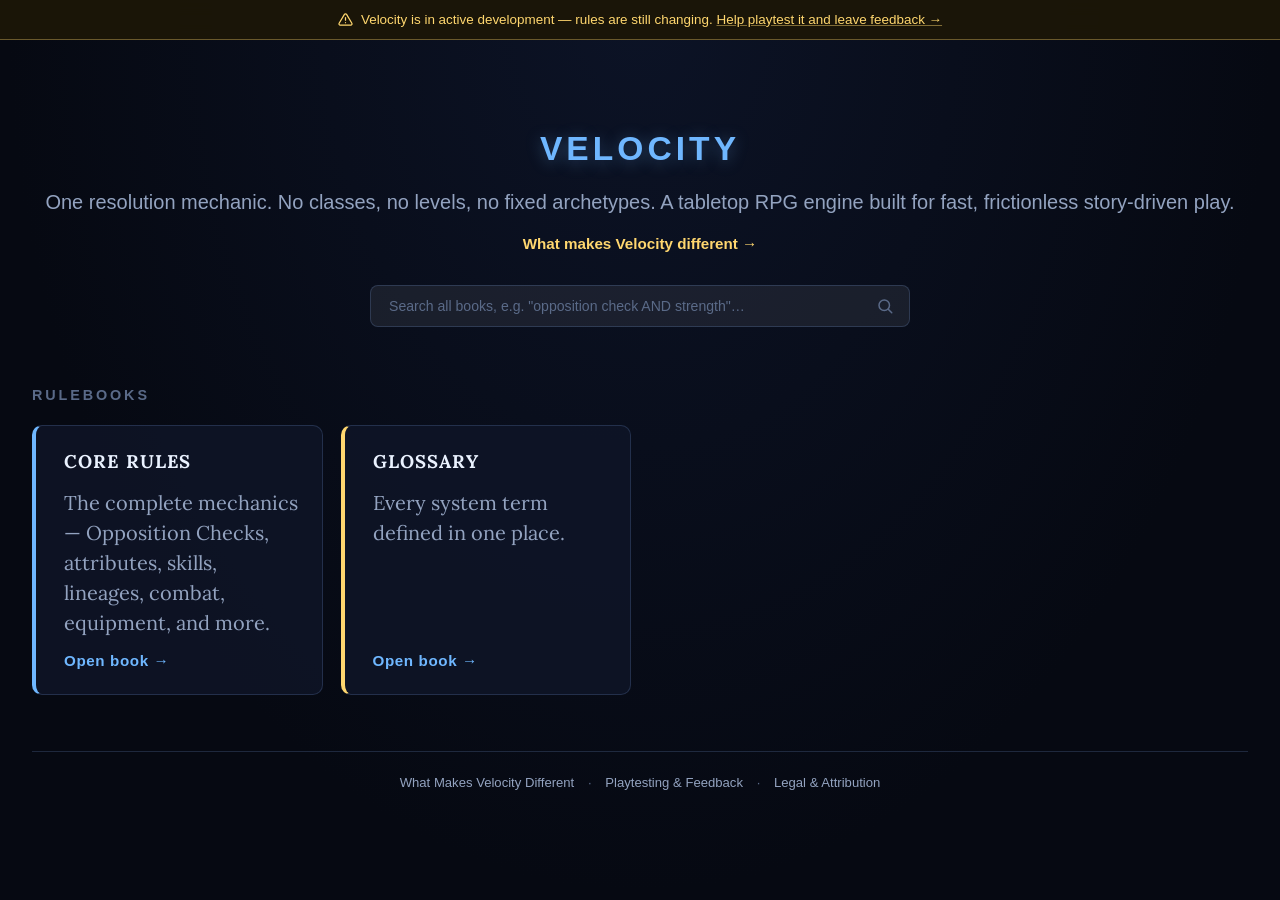
==== Website/index.html @ b0ec1768 "Initial commit — Core Rules, Starter Kit, and build infrastructure" ====
<!DOCTYPE html>
<html lang="en">
<head>
  <meta charset="UTF-8">
  <meta name="viewport" content="width=device-width, initial-scale=1.0">
  <title>Velocity TTRPG</title>
  <link rel="icon" type="image/svg+xml" href="favicon.svg">
  <link rel="icon" type="image/png" href="favicon-32.png">
  <link rel="apple-touch-icon" href="apple-touch-icon.png">
  <link rel="stylesheet" href="style.css">
  <style>
    /* Landing-only overrides */
    body { padding-top: var(--dev-banner-h); }

    /* Hide the topbar on landing — hero serves as the header */
    #topbar { display: none; }

    /* Landing search results drop below the search bar */
    #landing-results {
      max-width: 900px;
      margin: 10px auto 0;
    }
    #landing-results:empty { display: none; }
  </style>
</head>
<body>

<div id="dev-banner">
  <svg class="dev-banner-icon" viewBox="0 0 24 24" fill="none" stroke="currentColor" stroke-width="2" stroke-linecap="round" stroke-linejoin="round">
    <path d="M10.29 3.86 1.82 18a2 2 0 0 0 1.71 3h16.94a2 2 0 0 0 1.71-3L13.71 3.86a2 2 0 0 0-3.42 0Z"></path>
    <line x1="12" y1="9" x2="12" y2="13"></line>
    <line x1="12" y1="17" x2="12.01" y2="17"></line>
  </svg>
  <span>Velocity is in active development — rules are still changing. <a href="playtesting.html">Help playtest it and leave feedback &rarr;</a></span>
</div>

<div id="landing">

  <!-- ── Hero ─────────────────────────────────────────────────────────────── -->
  <section class="hero">
    <h1>Velocity</h1>
    <p>One resolution mechanic. No classes, no levels, no fixed archetypes. A tabletop RPG engine built for fast, frictionless story-driven play.</p>
    <p class="hero-link"><a href="about.html">What makes Velocity different &rarr;</a></p>

    <div class="hero-search">
      <input type="search" id="search-input"
        placeholder='Search all books, e.g. "opposition check AND strength"…'
        autocomplete="off">
      <svg class="search-icon" viewBox="0 0 24 24" fill="none" stroke="currentColor" stroke-width="2" stroke-linecap="round" stroke-linejoin="round">
        <circle cx="11" cy="11" r="7"></circle>
        <line x1="21" y1="21" x2="16.65" y2="16.65"></line>
      </svg>
    </div>
    <div id="landing-results" hidden></div>
  </section>

  <!-- ── Rulebooks ────────────────────────────────────────────────────────── -->
  <p class="section-label">Rulebooks</p>
  <div class="book-grid">

    <a class="book-card" href="reader/core-rules/introduction.html"
      style="border-left-color: #6fb7ff">
      <span class="book-title">Core Rules</span>
      <span class="book-desc">The complete mechanics — Opposition Checks, attributes, skills, lineages, combat, equipment, and more.</span>
      <span class="book-open">Open book →</span>
    </a>

    <a class="book-card" href="reader/glossary/glossary.html"
      style="border-left-color: #ffd76f">
      <span class="book-title">Glossary</span>
      <span class="book-desc">Every system term defined in one place.</span>
      <span class="book-open">Open book →</span>
    </a>

  </div>

  <footer class="site-footer">
    <a href="about.html">What Makes Velocity Different</a>
    <span class="footer-sep">·</span>
    <a href="playtesting.html">Playtesting &amp; Feedback</a>
    <span class="footer-sep">·</span>
    <a href="legal.html">Legal &amp; Attribution</a>
  </footer>

</div><!-- /#landing -->

<script src="search-index.js"></script>
<script src="search.js"></script>
<script>
  VelocitySearch.init(
    document.getElementById('search-input'),
    document.getElementById('landing-results'),
    { indexUrl: 'search-index.json' }
  );
</script>
</body>
</html>
---- Website/style.css ----
/* ─── Fonts ───────────────────────────────────────────────────────────────── */

@import url('https://fonts.googleapis.com/css2?family=Lora:ital,wght@0,400;0,600;0,700;1,400&display=swap');

/* ─── Design Tokens ───────────────────────────────────────────────────────── */

:root {
  --font-content: 'Lora', Georgia, "Palatino Linotype", serif;
  --font-ui:      "Segoe UI", Trebuchet MS, sans-serif;

  --bg-deep:        #060912;
  --bg-mid:         #0c1326;
  --bg-card:        rgba(16, 22, 40, 0.80);
  --bg-card-hover:  rgba(22, 30, 55, 0.90);
  --border-dim:     rgba(140, 180, 255, 0.18);
  --border-mid:     rgba(140, 180, 255, 0.30);

  --accent:         #6fb7ff;
  --accent-gold:    #ffd76f;
  --accent-purple:  #c47fff;
  --accent-green:   #6fdf9f;
  --accent-red:     #ff7f7f;

  --text-main:      #eaf2ff;
  --text-dim:       #93a3c0;
  --text-faint:     #5a6a88;

  --topbar-h:     52px;
  --dev-banner-h: 40px;
  --sidebar-w:    340px;
  --reader-max:   720px;
}

/* ─── Reset ───────────────────────────────────────────────────────────────── */

*, *::before, *::after { box-sizing: border-box; margin: 0; padding: 0; }

html {
  min-height: 100%;
}

body {
  min-height: 100%;
  background: radial-gradient(ellipse at 50% 0%, var(--bg-mid) 0%, var(--bg-deep) 70%);
  color: var(--text-main);
  font-family: var(--font-ui);
  font-size: 16px;
  line-height: 1.7;
}

/* Serif for all readable content */
#reader-content,
.book-desc,
.book-title {
  font-family: var(--font-content);
}

#reader-content {
  font-size: 1.25rem;
  line-height: 1.8;
}

a { color: var(--accent); text-decoration: none; }
a:hover { text-decoration: underline; }

/* ─── Dev Banner ──────────────────────────────────────────────────────────── */

#dev-banner {
  position: fixed;
  top: 0; left: 0; right: 0;
  height: var(--dev-banner-h);
  z-index: 110;
  display: flex;
  align-items: center;
  justify-content: center;
  gap: 8px;
  padding: 0 16px;
  background: rgba(28, 22, 8, 0.96);
  border-bottom: 1px solid rgba(255, 215, 111, 0.35);
  backdrop-filter: blur(8px);
  color: var(--accent-gold);
  font-family: var(--font-ui);
  font-size: 0.84rem;
  text-align: center;
  line-height: 1.3;
}

#dev-banner .dev-banner-icon {
  flex-shrink: 0;
  width: 15px;
  height: 15px;
}

#dev-banner a {
  color: var(--accent-gold);
  text-decoration: underline;
  text-decoration-color: rgba(255, 215, 111, 0.45);
}
#dev-banner a:hover { text-decoration-color: var(--accent-gold); }

/* ─── Topbar ──────────────────────────────────────────────────────────────── */

#topbar {
  position: fixed;
  top: var(--dev-banner-h); left: 0; right: 0;
  height: var(--topbar-h);
  z-index: 100;
  display: flex;
  align-items: center;
  gap: 16px;
  padding: 0 20px;
  background: rgba(6, 9, 18, 0.92);
  border-bottom: 1px solid var(--border-dim);
  backdrop-filter: blur(8px);
}

.topbar-logo {
  font-size: 1.25rem;
  font-weight: 700;
  letter-spacing: 0.18em;
  text-transform: uppercase;
  color: var(--accent);
  text-shadow: 0 0 12px rgba(111, 183, 255, 0.5);
  white-space: nowrap;
  text-decoration: none;
}

.topbar-search {
  flex: 1;
  max-width: 480px;
  position: relative;
}

.topbar-search input[type="search"],
.hero-search input[type="search"] {
  width: 100%;
  padding: 7px 38px 7px 14px;
  background: rgba(255, 255, 255, 0.05);
  border: 1px solid var(--border-dim);
  border-radius: 6px;
  color: var(--text-main);
  font-size: 0.88rem;
  font-family: var(--font-ui);
  outline: none;
  transition: border-color 0.15s;
}

.topbar-search input::placeholder,
.hero-search input::placeholder { color: var(--text-faint); }

.topbar-search input:focus,
.hero-search input:focus {
  border-color: var(--accent);
}

.hero-search input[type="search"] {
  background: rgba(255, 255, 255, 0.07);
  padding: 12px 46px 12px 18px;
  font-size: 0.88rem;
  border-radius: 8px;
}

.search-icon {
  position: absolute;
  right: 14px;
  top: 50%;
  transform: translateY(-50%);
  width: 16px;
  height: 16px;
  color: var(--text-faint);
  pointer-events: none;
}

.hero-search .search-icon {
  right: 16px;
  width: 18px;
  height: 18px;
}

.topbar-back {
  font-size: 0.82rem;
  color: var(--text-dim);
  white-space: nowrap;
  text-decoration: none;
}
.topbar-back:hover { color: var(--text-main); text-decoration: none; }

/* ─── Sidebar ─────────────────────────────────────────────────────────────── */

#sidebar {
  position: fixed;
  top: calc(var(--dev-banner-h) + var(--topbar-h));
  left: 0;
  bottom: 0;
  width: var(--sidebar-w);
  overflow-y: auto;
  background: rgba(8, 12, 24, 0.88);
  border-right: 1px solid var(--border-dim);
  padding: 16px 0 40px;
  z-index: 50;
}

.sidebar-book-title {
  padding: 8px 16px 14px 18px;
  font-size: 0.9rem;
  font-weight: 700;
  letter-spacing: 0.15em;
  text-transform: uppercase;
  color: var(--accent);
  border-left: 3px solid var(--accent);
  margin-bottom: 6px;
}

#sidebar nav a {
  display: block;
  padding: 6px 16px 6px 18px;
  font-size: 1.25rem;
  color: var(--text-dim);
  border-left: 3px solid transparent;
  transition: color 0.12s, background 0.12s, border-color 0.12s;
  text-decoration: none;
  line-height: 1.4;
}

#sidebar nav a:hover {
  color: var(--text-main);
  background: rgba(111, 183, 255, 0.08);
  border-left-color: rgba(111, 183, 255, 0.35);
}

#sidebar nav a.active {
  color: var(--accent);
  background: rgba(111, 183, 255, 0.12);
  border-left-color: var(--accent);
}

.nav-group { margin-top: 12px; }

.nav-group-label {
  display: block;
  padding: 4px 16px 2px;
  font-size: 0.9rem;
  font-weight: 700;
  letter-spacing: 0.14em;
  text-transform: uppercase;
  color: rgba(111, 183, 255, 0.40);
}

/* ─── Nav Accordion (collapsible skill groups) ───────────────────────────── */

details.nav-accordion {
  border: none;
  margin: 0;
}

details.nav-accordion > summary {
  display: block;
  list-style: none;
  padding: 5px 16px 5px 18px;
  font-size: 0.9rem;
  font-weight: 700;
  letter-spacing: 0.12em;
  text-transform: uppercase;
  color: rgba(111, 183, 255, 0.40);
  cursor: pointer;
  user-select: none;
  position: relative;
  transition: color 0.12s;
  margin-top: 6px;
}

details.nav-accordion > summary::-webkit-details-marker { display: none; }

details.nav-accordion > summary::after {
  content: '›';
  position: absolute;
  right: 14px;
  top: 50%;
  transform: translateY(-50%) rotate(0deg);
  transition: transform 0.18s;
  font-size: 0.9rem;
  opacity: 0.5;
}

details.nav-accordion[open] > summary::after {
  transform: translateY(-50%) rotate(90deg);
}

details.nav-accordion > summary:hover {
  color: rgba(111, 183, 255, 0.70);
}

/* Nested accordions get slight left indent and smaller label */
details.nav-accordion details.nav-accordion > summary {
  padding-left: 28px;
  font-size: 0.85rem;
  letter-spacing: 0.10em;
  margin-top: 2px;
}

details.nav-accordion details.nav-accordion > summary::after {
  right: 14px;
}

/* Links inside accordions get progressive left indent */
details.nav-accordion > a {
  padding-left: 28px !important;
}

details.nav-accordion details.nav-accordion > a {
  padding-left: 38px !important;
}

details.nav-accordion details.nav-accordion details.nav-accordion > a {
  padding-left: 48px !important;
}

/* ─── Reader Layout ───────────────────────────────────────────────────────── */

#app {
  display: flex;
  flex-direction: column;
  min-height: 100vh;
}

#reader-content {
  margin-top: calc(var(--dev-banner-h) + var(--topbar-h));
  margin-left: var(--sidebar-w);
  padding: 48px 64px 80px;
  max-width: calc(var(--sidebar-w) + var(--reader-max) + 128px);
  width: 100%;
}

.chapter-title {
  font-size: 2.1rem;
  font-weight: 700;
  letter-spacing: 0.05em;
  color: var(--accent);
  margin-bottom: 32px;
  padding-bottom: 12px;
  border-bottom: 1px solid var(--accent);
}

/* ─── Reader Typography ───────────────────────────────────────────────────── */

#reader-content h2, #reader-content h3,
#reader-content h4, #reader-content h5, #reader-content h6 {
  color: var(--text-main);
  font-weight: 700;
  line-height: 1.3;
  margin-top: 2.2em;
  margin-bottom: 0.6em;
}

#reader-content h1 {
  font-weight: 700;
  line-height: 1.3;
  color: var(--accent);
  border-bottom: 1px solid var(--accent);
  padding-bottom: 12px;
}

#reader-content h2 { font-size: 1.5625rem; letter-spacing: 0.04em; color: var(--accent); }
#reader-content h3 { font-size: 1.325rem; color: var(--accent-gold); }
#reader-content h4 { font-size: 1.15rem; color: var(--text-dim); text-transform: uppercase; letter-spacing: 0.08em; }

#reader-content p  { margin-bottom: 0.2em; color: var(--text-main); }

/* Static utility pages (about/playtesting/legal) put <p> directly inside
   #reader-content instead of wrapping each one in a .para-block like the
   generated book pages do. The 0.2em rule above is sized for that wrapper's
   own 1em margin to dominate, so it reads as "no space" without it — give
   plain, unwrapped paragraphs real spacing instead. */
#reader-content > p { margin-bottom: 1em; }
#reader-content strong { color: var(--text-main); }
#reader-content p > strong:first-child { color: var(--accent-gold); }
#reader-content code  {
  font-family: "Consolas", monospace;
  font-size: 0.88em;
  background: rgba(111, 183, 255, 0.10);
  padding: 1px 5px;
  border-radius: 3px;
}

#reader-content ul, #reader-content ol {
  padding-left: 1.6em;
  margin-bottom: 0;
}
#reader-content li { margin-bottom: 0.3em; }
#reader-content li > ul, #reader-content li > ol { margin-top: 0.3em; }

#reader-content table {
  width: 100%;
  border-collapse: collapse;
  font-size: 0.9rem;
  margin: 0;
}
#reader-content th, #reader-content td {
  padding: 8px 12px;
  border: 1px solid var(--border-dim);
  text-align: left;
  vertical-align: top;
}
#reader-content th {
  background: rgba(140, 180, 255, 0.08);
  color: var(--accent);
  font-weight: 700;
  font-size: 0.82rem;
  letter-spacing: 0.06em;
  text-transform: uppercase;
}
#reader-content td { color: var(--text-dim); }

#reader-content pre {
  background: rgba(0, 0, 0, 0.30);
  border: 1px solid var(--border-dim);
  border-radius: 6px;
  padding: 14px 18px;
  overflow-x: auto;
  font-size: 0.85rem;
  line-height: 1.5;
}
#reader-content pre code { background: none; padding: 0; }

#reader-content hr {
  border: none;
  border-top: 1px solid var(--border-dim);
  margin: 2em 0;
}

#reader-content blockquote {
  border-left: 3px solid var(--accent-gold);
  padding-left: 16px;
  color: var(--text-dim);
  font-style: italic;
}

#reader-content blockquote cite {
  display: block;
  margin-top: 6px;
  font-style: normal;
  font-size: 0.85em;
  color: var(--text-faint);
}

/* ─── Paragraph Blocks (issue reporting) ─────────────────────────────────── */

.para-block {
  display: flex;
  align-items: flex-start;
  gap: 10px;
  padding: 4px 0;
  border-radius: 4px;
  transition: background 0.15s;
  margin-bottom: 1em;
}

.para-block:hover {
  background: rgba(111, 183, 255, 0.04);
}

.para-body {
  flex: 1;
  min-width: 0;
}

.report-btn {
  flex-shrink: 0;
  align-self: flex-start;
  margin-top: 3px;
  opacity: 0;
  background: none;
  border: 1px solid var(--border-dim);
  border-radius: 4px;
  color: var(--text-faint);
  font-size: 0.8rem;
  padding: 2px 6px;
  cursor: pointer;
  transition: opacity 0.15s, color 0.15s, border-color 0.15s;
  white-space: nowrap;
  line-height: 1.4;
}

/* Block-level button: show on hover anywhere in the block */
.para-block:hover > .block-report-btn {
  opacity: 1;
}

.report-btn:hover {
  color: var(--accent-red);
  border-color: var(--accent-red);
  background: rgba(255, 127, 127, 0.06);
}

/* Per-list-item buttons */
.li-report-btn {
  display: inline;
  margin-left: 8px;
  opacity: 0;
  font-size: 0.72em;
  vertical-align: middle;
  background: none;
  border: 1px solid var(--border-dim);
  border-radius: 3px;
  color: var(--text-faint);
  cursor: pointer;
  padding: 1px 4px;
  white-space: nowrap;
  line-height: 1.4;
  transition: opacity 0.15s, color 0.15s, border-color 0.15s;
}

#reader-content li:hover > .li-report-btn {
  opacity: 1;
}

.li-report-btn:hover {
  color: var(--accent-red);
  border-color: var(--accent-red);
}

/* ─── Search Results ──────────────────────────────────────────────────────── */

#search-results {
  background: rgba(8, 12, 24, 0.97);
  border: 1px solid var(--border-mid);
  border-radius: 8px;
  padding: 16px;
  margin-top: 8px;
  max-height: 480px;
  overflow-y: auto;
  box-shadow: 0 4px 20px rgba(0, 0, 0, 0.5);
}

.reader-search-results {
  position: fixed;
  top: calc(var(--dev-banner-h) + var(--topbar-h) + 4px);
  left: calc(var(--sidebar-w) + 20px);
  right: 20px;
  z-index: 200;
  max-width: 600px;
}

.search-count {
  font-size: 0.8rem;
  color: var(--text-faint);
  margin-bottom: 10px;
}

.search-empty {
  font-size: 0.9rem;
  color: var(--text-dim);
}

/* ── Search results table ─────────────────────────────────────────────────── */

.search-table {
  width: 100%;
  border-collapse: collapse;
  font-size: 0.84rem;
}

.search-table thead th,
.search-row td {
  text-align: left;
}

.search-table thead th {
  font-size: 0.72rem;
  font-weight: 700;
  letter-spacing: 0.1em;
  text-transform: uppercase;
  color: var(--text-faint);
  border-bottom: 1px solid var(--border-mid);
  padding: 6px 10px;
}

.search-table .col-source  { width: 11%; white-space: nowrap; }
.search-table .col-section { width: 16%; }
.search-table .col-text    { width: 73%; }

.search-row {
  cursor: pointer;
  border-bottom: 1px solid var(--border-dim);
  transition: background 0.1s;
}

.search-row:hover,
.search-row:focus {
  background: rgba(111, 183, 255, 0.07);
  outline: none;
}

.search-row td {
  padding: 9px 10px;
  vertical-align: top;
  line-height: 1.5;
  color: var(--text-dim);
}

.search-row .col-source {
  color: var(--accent-gold);
  font-weight: 600;
  font-size: 0.78rem;
}

.search-row .col-section {
  color: var(--accent);
  font-weight: 600;
}

.result-section {
  display: block;
  font-size: 0.76rem;
  font-weight: 400;
  color: var(--text-faint);
  margin-top: 2px;
}

mark {
  background: rgba(111, 183, 255, 0.25);
  color: var(--text-main);
  border-radius: 2px;
  padding: 0 1px;
}

/* ─── Landing Page ────────────────────────────────────────────────────────── */

#landing {
  max-width: 1440px;
  margin: 0 auto;
  padding: 80px 32px 80px;
}

.hero {
  text-align: center;
  margin-bottom: 56px;
}

.hero h1 {
  font-size: 2.1rem;
  font-weight: 800;
  letter-spacing: 0.12em;
  text-transform: uppercase;
  color: var(--accent);
  text-shadow: 0 2px 16px rgba(111, 183, 255, 0.35);
  margin-bottom: 8px;
}

.hero p {
  font-size: 1.25rem;
  color: var(--text-dim);
  margin-bottom: 28px;
}

.hero-link {
  margin-top: -16px;
  margin-bottom: 28px !important;
  font-size: 0.95rem !important;
}

.hero-link a {
  color: var(--accent-gold);
  font-weight: 600;
}

.hero-search {
  max-width: 540px;
  margin: 0 auto;
  position: relative;
}

.section-label {
  font-size: 0.9rem;
  font-weight: 700;
  letter-spacing: 0.2em;
  text-transform: uppercase;
  color: var(--text-faint);
  margin-bottom: 18px;
  margin-top: 48px;
}

.book-grid {
  display: grid;
  grid-template-columns: repeat(auto-fill, minmax(280px, 1fr));
  gap: 18px;
}

.book-card {
  background: var(--bg-card);
  border: 1px solid var(--border-dim);
  border-radius: 10px;
  padding: 20px 22px 20px 28px;
  border-left: 4px solid var(--accent);
  display: flex;
  flex-direction: column;
  gap: 10px;
  transition: background 0.15s, border-color 0.15s, transform 0.12s;
  text-decoration: none;
}

.book-card:hover {
  background: var(--bg-card-hover);
  transform: translateY(-2px);
  text-decoration: none;
}

.book-card.coming-soon {
  opacity: 0.45;
  cursor: default;
  pointer-events: none;
}

.book-title {
  font-size: 1.15rem;
  font-weight: 700;
  letter-spacing: 0.06em;
  text-transform: uppercase;
  color: var(--text-main);
}

.book-desc {
  font-size: 1.25rem;
  color: var(--text-dim);
  line-height: 1.5;
  flex: 1;
}

.book-open {
  font-size: 0.95rem;
  font-weight: 600;
  color: var(--accent);
  letter-spacing: 0.04em;
}

/* Tools section now reuses .book-card / .book-title / .book-desc / .book-open
   directly (see index.html) rather than its own duplicate card styling. */

#landing-results {
  margin-top: 12px;
  max-width: 900px;
  margin-left: auto;
  margin-right: auto;
}

/* ─── Footer ──────────────────────────────────────────────────────────────── */

.site-footer {
  margin-top: 56px;
  padding-top: 20px;
  border-top: 1px solid var(--border-dim);
  text-align: center;
  font-size: 0.82rem;
  color: var(--text-faint);
}

.site-footer a { color: var(--text-dim); }
.site-footer a:hover { color: var(--accent); }

.footer-sep {
  margin: 0 10px;
  color: var(--text-faint);
}

/* ─── Mobile ──────────────────────────────────────────────────────────────── */

@media (max-width: 768px) {
  :root { --dev-banner-h: 56px; }

  #dev-banner {
    font-size: 0.74rem;
    padding: 6px 14px;
    white-space: normal;
  }

  #sidebar { display: none; }

  #reader-content {
    margin-left: 0;
    padding: 32px 20px 60px;
  }

  .reader-search-results {
    left: 8px;
    right: 8px;
  }

  #landing { padding: 60px 18px 60px; }

  .hero h1 { font-size: 2rem; }

  .para-block { padding-right: 0; }

  .report-btn {
    opacity: 1;
    position: static;
    display: block;
    margin-top: 6px;
    width: fit-content;
    font-size: 0.75rem;
  }
}

/* ─── Report Issue Modal ─────────────────────────────────────────────────── */

.report-modal-overlay {
  position: fixed;
  inset: 0;
  background: rgba(4, 7, 18, 0.82);
  backdrop-filter: blur(4px);
  display: flex;
  align-items: center;
  justify-content: center;
  z-index: 9000;
  padding: 20px;
}

.report-modal-card {
  background: #0e1628;
  border: 1px solid var(--border-mid);
  border-radius: 10px;
  box-shadow: 0 24px 80px rgba(0,0,0,0.7), 0 0 0 1px rgba(111,183,255,0.08);
  width: 100%;
  max-width: 520px;
  display: flex;
  flex-direction: column;
  gap: 0;
  overflow: hidden;
}

.report-modal-header {
  display: flex;
  align-items: center;
  justify-content: space-between;
  padding: 16px 20px 14px;
  border-bottom: 1px solid var(--border-dim);
}

.report-modal-title {
  font-family: var(--font-ui);
  font-size: 0.95rem;
  font-weight: 700;
  color: var(--text-main);
  letter-spacing: 0.02em;
}

.report-modal-close {
  background: none;
  border: none;
  color: var(--text-faint);
  font-size: 1rem;
  cursor: pointer;
  padding: 2px 6px;
  border-radius: 4px;
  line-height: 1;
  transition: color 0.15s, background 0.15s;
}
.report-modal-close:hover {
  color: var(--text-main);
  background: rgba(111,183,255,0.08);
}

.report-modal-context {
  font-family: var(--font-ui);
  font-size: 0.72rem;
  color: var(--accent);
  opacity: 0.7;
  padding: 10px 20px 0;
  letter-spacing: 0.04em;
  white-space: nowrap;
  overflow: hidden;
  text-overflow: ellipsis;
}

.report-modal-body {
  padding: 16px 20px;
  display: flex;
  flex-direction: column;
  gap: 8px;
}

.report-label {
  font-family: var(--font-ui);
  font-size: 0.75rem;
  font-weight: 600;
  color: var(--text-dim);
  letter-spacing: 0.06em;
  text-transform: uppercase;
}

.report-select,
.report-textarea {
  width: 100%;
  box-sizing: border-box;
  background: rgba(6,9,20,0.8);
  border: 1px solid var(--border-dim);
  border-radius: 6px;
  color: var(--text-main);
  font-family: var(--font-ui);
  font-size: 0.88rem;
  padding: 8px 10px;
  outline: none;
  transition: border-color 0.15s, box-shadow 0.15s;
  resize: vertical;
}
.report-select:focus,
.report-textarea:focus {
  border-color: var(--accent);
  box-shadow: 0 0 0 2px rgba(111,183,255,0.12);
}
.report-textarea::placeholder { color: var(--text-faint); }
.report-select option { background: #0e1628; }

.report-modal-footer {
  display: flex;
  justify-content: flex-end;
  gap: 8px;
  padding: 12px 20px 16px;
  border-top: 1px solid var(--border-dim);
}

.report-btn-cancel,
.report-btn-submit {
  font-family: var(--font-ui);
  font-size: 0.84rem;
  font-weight: 600;
  border-radius: 6px;
  padding: 7px 16px;
  cursor: pointer;
  transition: background 0.15s, color 0.15s, border-color 0.15s;
  border: 1px solid transparent;
}

.report-btn-cancel {
  background: none;
  border-color: var(--border-dim);
  color: var(--text-dim);
}
.report-btn-cancel:hover {
  border-color: var(--border-mid);
  color: var(--text-main);
}

.report-btn-submit {
  background: var(--accent);
  border-color: var(--accent);
  color: #060912;
}
.report-btn-submit:hover {
  background: #9fcfff;
  border-color: #9fcfff;
}

/* ─── Report Modal Status ────────────────────────────────────────────────── */

.report-modal-status {
  margin: 0 20px;
  padding: 10px 12px;
  border-radius: 6px;
  font-family: var(--font-ui);
  font-size: 0.84rem;
  line-height: 1.5;
}

.report-status-ok {
  background: rgba(111, 223, 159, 0.10);
  border: 1px solid rgba(111, 223, 159, 0.30);
  color: var(--accent-green);
}

.report-status-ok a {
  color: var(--accent-green);
  text-decoration: underline;
}

.report-status-err {
  background: rgba(255, 127, 127, 0.08);
  border: 1px solid rgba(255, 127, 127, 0.28);
  color: var(--accent-red);
}

.report-status-err a {
  color: var(--accent-red);
  text-decoration: underline;
}
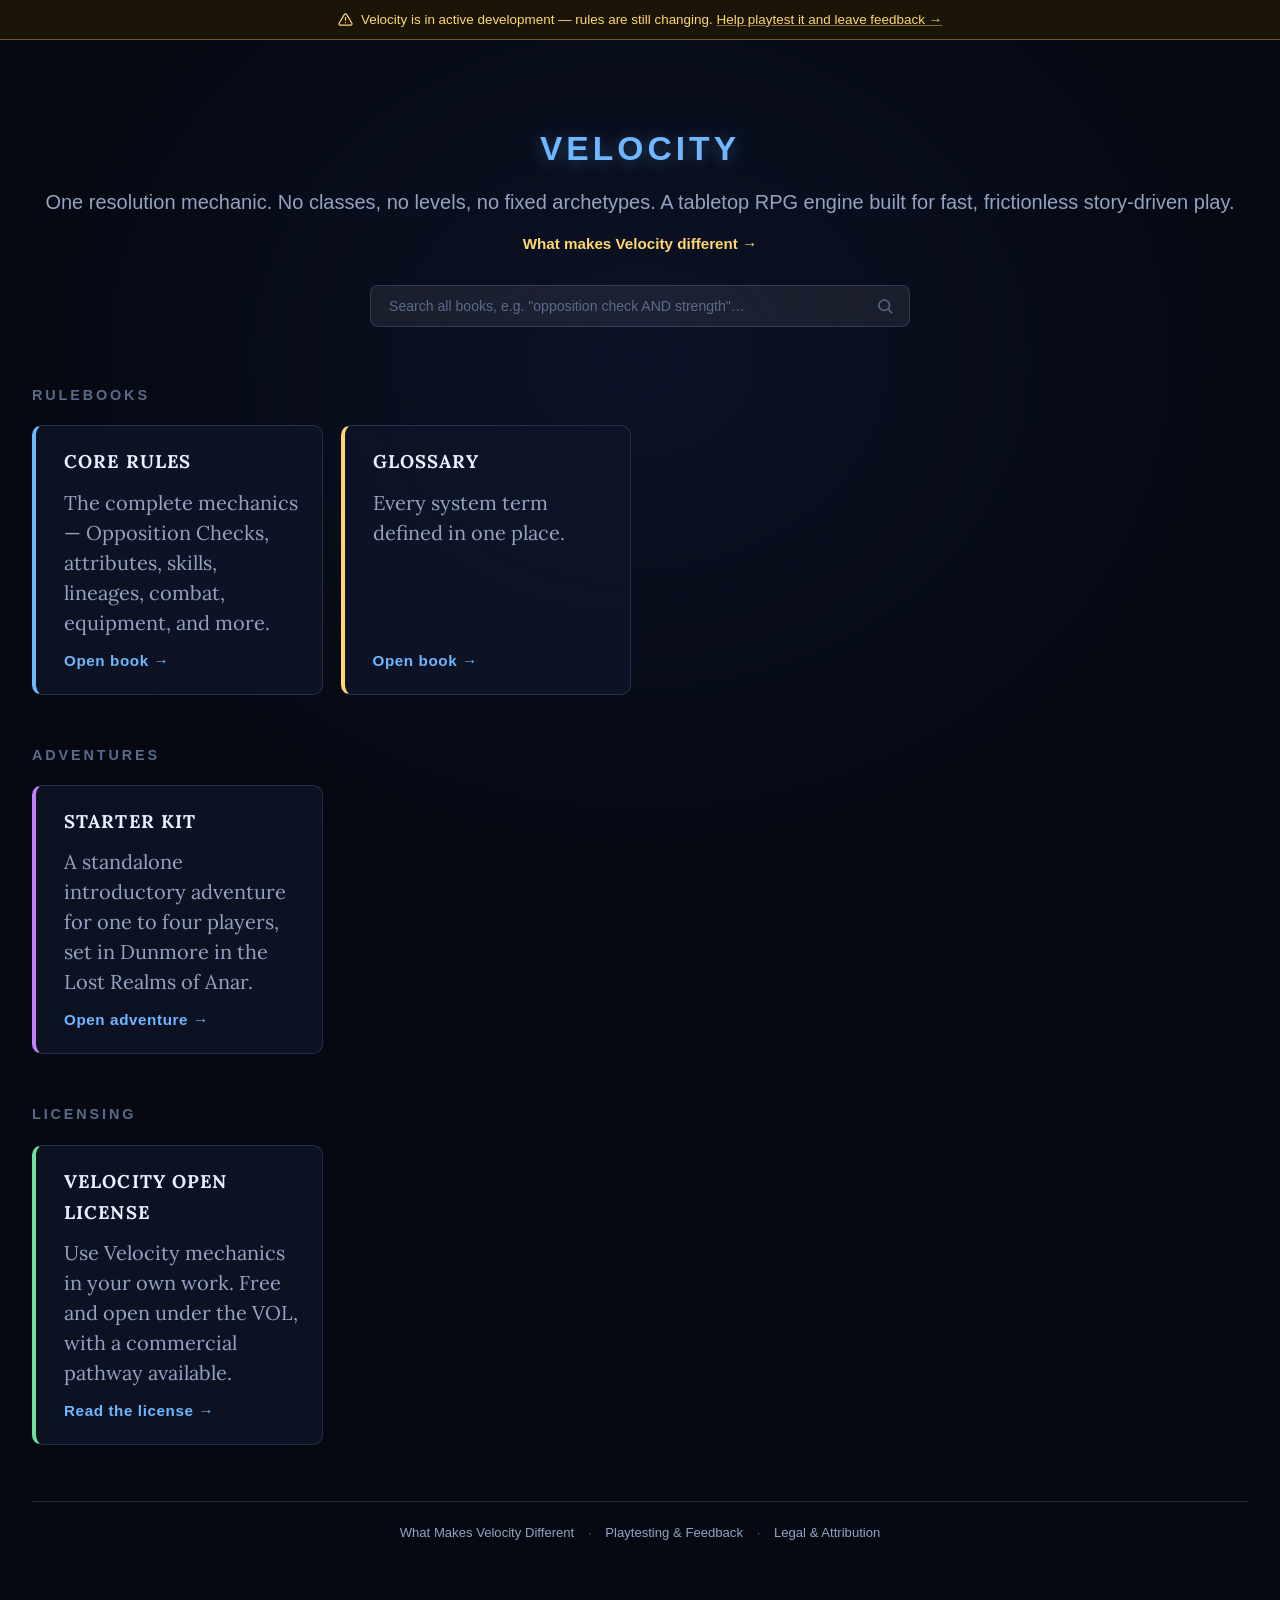
==== commit ec773420: "feat: rename starter kit book label; fix landing bg, links, and nav - Rename "The Weight of Silence"" ====
--- a/Website/index.html
+++ b/Website/index.html
@@ -74,6 +74,32 @@
 
   </div>
 
+  <!-- ── Adventures ─────────────────────────────────────────────────────── -->
+  <p class="section-label">Adventures</p>
+  <div class="book-grid">
+
+    <a class="book-card" href="reader/starter-kit/narrators-guide-overview.html"
+      style="border-left-color: #c47fff">
+      <span class="book-title">Starter Kit</span>
+      <span class="book-desc">A standalone introductory adventure for one to four players, set in Dunmore in the Lost Realms of Anar.</span>
+      <span class="book-open">Open adventure →</span>
+    </a>
+
+  </div>
+
+  <!-- ── Licensing ───────────────────────────────────────────────────────── -->
+  <p class="section-label">Licensing</p>
+  <div class="book-grid">
+
+    <a class="book-card" href="legal.html"
+      style="border-left-color: #6fdf9f">
+      <span class="book-title">Velocity Open License</span>
+      <span class="book-desc">Use Velocity mechanics in your own work. Free and open under the VOL, with a commercial pathway available.</span>
+      <span class="book-open">Read the license →</span>
+    </a>
+
+  </div>
+
   <footer class="site-footer">
     <a href="about.html">What Makes Velocity Different</a>
     <span class="footer-sep">·</span>
@@ -95,3 +121,4 @@
 </script>
 </body>
 </html>
+                                                                                                                                                                                                                                                                                                                                                                                                                                                                                                                                                                                                                                                                                                                                                                                                                                                                                                                                                                                                                                                                                                                                                                                                                                                                                                                                                                                                                                                                                                                                                                                                                                                                                                                                                                                                                                                                      
--- a/Website/style.css
+++ b/Website/style.css
@@ -41,11 +41,22 @@
 
 body {
   min-height: 100%;
-  background: radial-gradient(ellipse at 50% 0%, var(--bg-mid) 0%, var(--bg-deep) 70%);
+  background-color: var(--bg-deep);
   color: var(--text-main);
   font-family: var(--font-ui);
   font-size: 16px;
   line-height: 1.7;
+}
+
+/* Viewport-locked gradient — position:fixed pseudo-element is more reliable
+   than background-attachment:fixed across browsers and file:// vs https:// */
+body::before {
+  content: '';
+  position: fixed;
+  inset: 0;
+  background: radial-gradient(ellipse at 50% 40%, var(--bg-mid) 0%, transparent 70%);
+  z-index: -1;
+  pointer-events: none;
 }
 
 /* Serif for all readable content */
@@ -373,7 +384,7 @@
    plain, unwrapped paragraphs real spacing instead. */
 #reader-content > p { margin-bottom: 1em; }
 #reader-content strong { color: var(--text-main); }
-#reader-content p > strong:first-child { color: var(--accent-gold); }
+#reader-content p > strong.para-label { color: var(--accent-gold); }
 #reader-content code  {
   font-family: "Consolas", monospace;
   font-size: 0.88em;
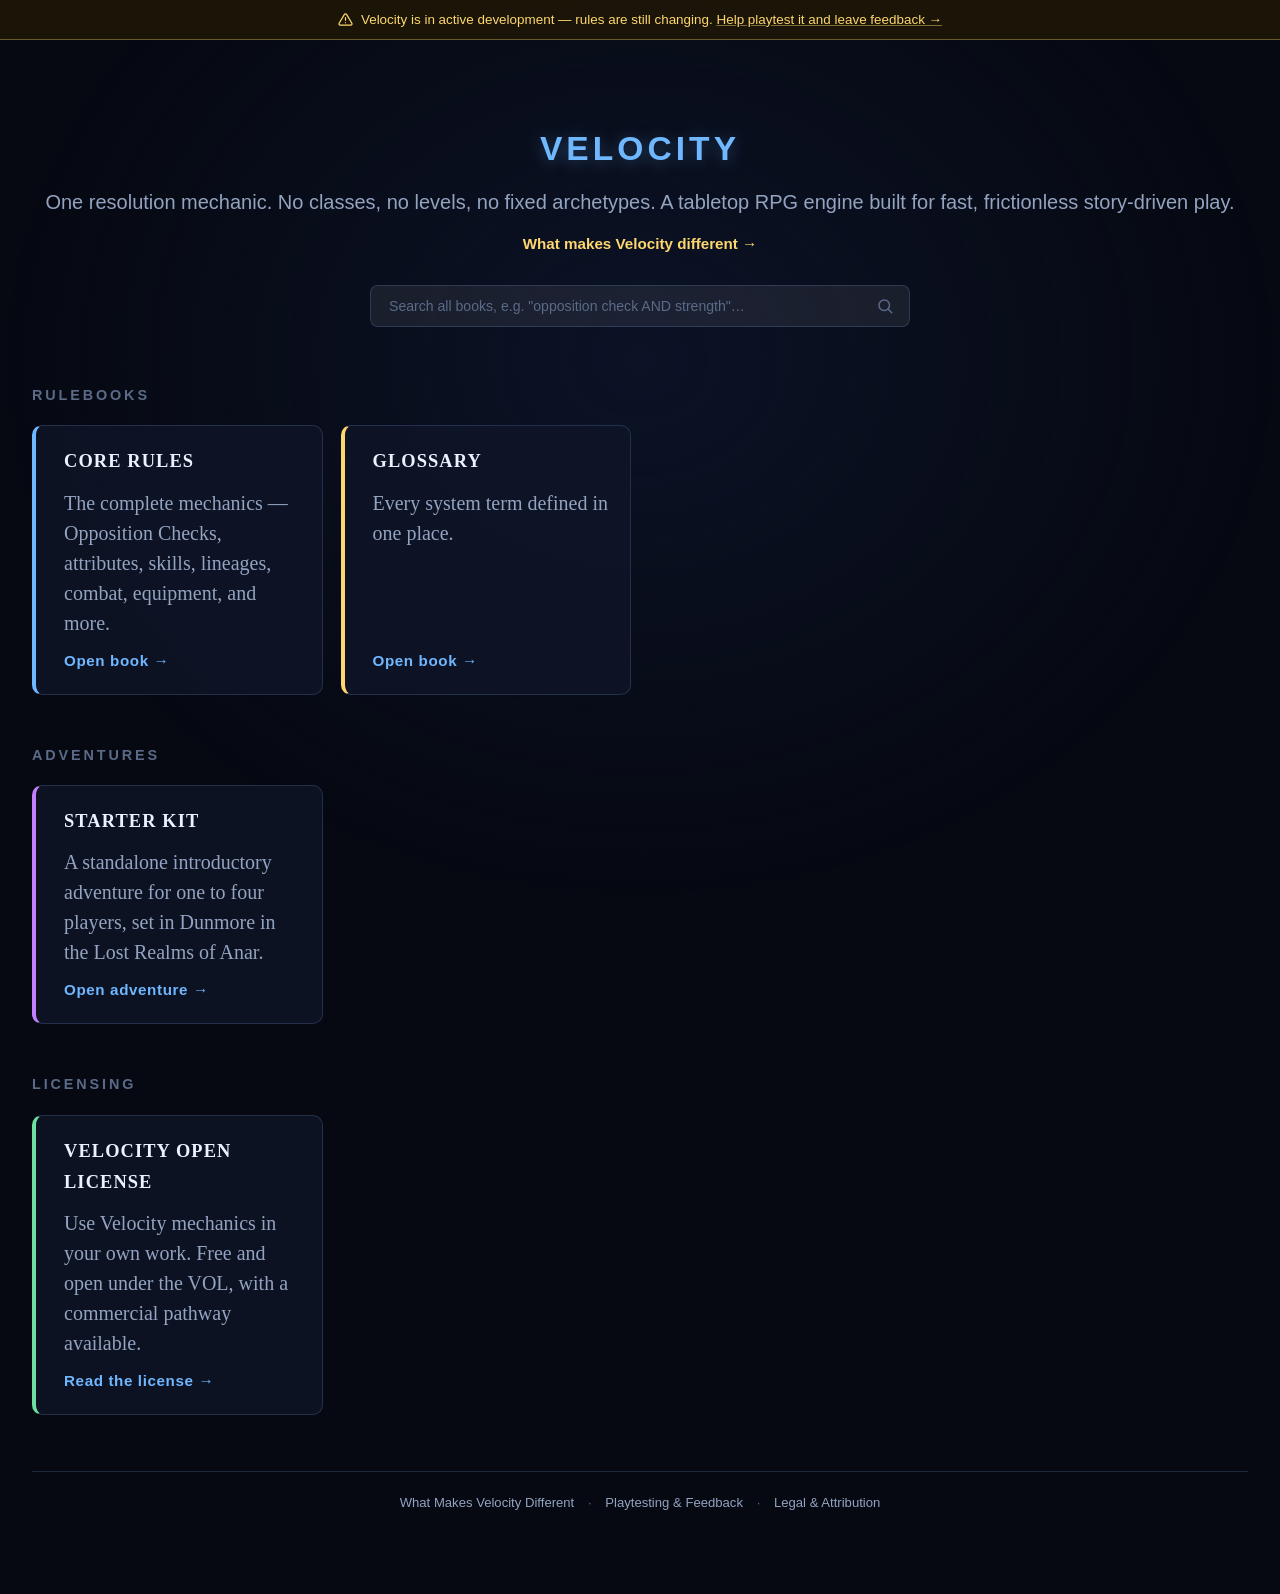
==== commit fc116f0f: "Core Rules: Wounded/Dying threshold split, Perception moved to Survival, Starter Kit sync - Split th" ====
--- a/Website/index.html
+++ b/Website/index.html
@@ -7,7 +7,7 @@
   <link rel="icon" type="image/svg+xml" href="favicon.svg">
   <link rel="icon" type="image/png" href="favicon-32.png">
   <link rel="apple-touch-icon" href="apple-touch-icon.png">
-  <link rel="stylesheet" href="style.css">
+  <link rel="stylesheet" href="style.css?v=1782987012241">
   <style>
     /* Landing-only overrides */
     body { padding-top: var(--dev-banner-h); }
@@ -78,7 +78,7 @@
   <p class="section-label">Adventures</p>
   <div class="book-grid">
 
-    <a class="book-card" href="reader/starter-kit/narrators-guide-overview.html"
+    <a class="book-card" href="reader/starter-kit/introduction.html"
       style="border-left-color: #c47fff">
       <span class="book-title">Starter Kit</span>
       <span class="book-desc">A standalone introductory adventure for one to four players, set in Dunmore in the Lost Realms of Anar.</span>
@@ -110,8 +110,8 @@
 
 </div><!-- /#landing -->
 
-<script src="search-index.js"></script>
-<script src="search.js"></script>
+<script src="search-index.js?v=1782987012241"></script>
+<script src="search.js?v=1782987012241"></script>
 <script>
   VelocitySearch.init(
     document.getElementById('search-input'),
@@ -121,4 +121,3 @@
 </script>
 </body>
 </html>
-                                                                                                                                                                                                                                                                                                                                                                                                                                                                                                                                                                                                                                                                                                                                                                                                                                                                                                                                                                                                                                                                                                                                                                                                                                                                                                                                                                                                                                                                                                                                                                                                                                                                                                                                                                                                                                                                      
--- a/Website/style.css
+++ b/Website/style.css
@@ -1,6 +1,4 @@
 /* ─── Fonts ───────────────────────────────────────────────────────────────── */
-
-@import url('https://fonts.googleapis.com/css2?family=Lora:ital,wght@0,400;0,600;0,700;1,400&display=swap');
 
 /* ─── Design Tokens ───────────────────────────────────────────────────────── */
 
@@ -28,7 +26,8 @@
   --topbar-h:     52px;
   --dev-banner-h: 40px;
   --sidebar-w:    340px;
-  --reader-max:   720px;
+  --reader-min:   480px;
+  --reader-max:   900px;
 }
 
 /* ─── Reset ───────────────────────────────────────────────────────────────── */
@@ -338,8 +337,16 @@
   margin-top: calc(var(--dev-banner-h) + var(--topbar-h));
   margin-left: var(--sidebar-w);
   padding: 48px 64px 80px;
-  max-width: calc(var(--sidebar-w) + var(--reader-max) + 128px);
-  width: 100%;
+  /* Fluidly track the space left over once the fixed sidebar is subtracted
+     from the viewport, clamped between --reader-min and --reader-max so the
+     text column never gets uncomfortably narrow or unreasonably wide.
+     128px = the 64px left/right padding above, included so --reader-min/max
+     describe the actual text measure rather than the full padded box. */
+  width: clamp(
+    calc(var(--reader-min) + 128px),
+    calc(100vw - var(--sidebar-w)),
+    calc(var(--reader-max) + 128px)
+  );
 }
 
 .chapter-title {
@@ -444,6 +451,10 @@
   padding-left: 16px;
   color: var(--text-dim);
   font-style: italic;
+}
+
+#reader-content blockquote p + p {
+  margin-top: 1em;
 }
 
 #reader-content blockquote cite {
@@ -503,13 +514,28 @@
   background: rgba(255, 127, 127, 0.06);
 }
 
-/* Per-list-item buttons */
+/* Per-list-item buttons.
+   .li-row is a flex row wrapping the item's text and its report button, so the
+   button is pinned to the right of the item as a whole — it can't wrap onto
+   its own line the way a plain inline element trailing the text could (that
+   used to leave a stray near-blank line under long/wrapped list items). */
+.li-row {
+  display: flex;
+  align-items: flex-start;
+  gap: 8px;
+}
+
+.li-text {
+  flex: 1;
+  min-width: 0;
+}
+
 .li-report-btn {
-  display: inline;
-  margin-left: 8px;
+  flex-shrink: 0;
+  align-self: flex-start;
+  margin-top: 2px;
   opacity: 0;
   font-size: 0.72em;
-  vertical-align: middle;
   background: none;
   border: 1px solid var(--border-dim);
   border-radius: 3px;
@@ -521,7 +547,7 @@
   transition: opacity 0.15s, color 0.15s, border-color 0.15s;
 }
 
-#reader-content li:hover > .li-report-btn {
+.li-row:hover > .li-report-btn {
   opacity: 1;
 }
 
@@ -789,6 +815,10 @@
   #reader-content {
     margin-left: 0;
     padding: 32px 20px 60px;
+    /* Sidebar is hidden and margin-left is zeroed above, so the desktop
+       clamp() (which subtracts --sidebar-w) no longer applies — just fill
+       the viewport. */
+    width: 100%;
   }
 
   .reader-search-results {
